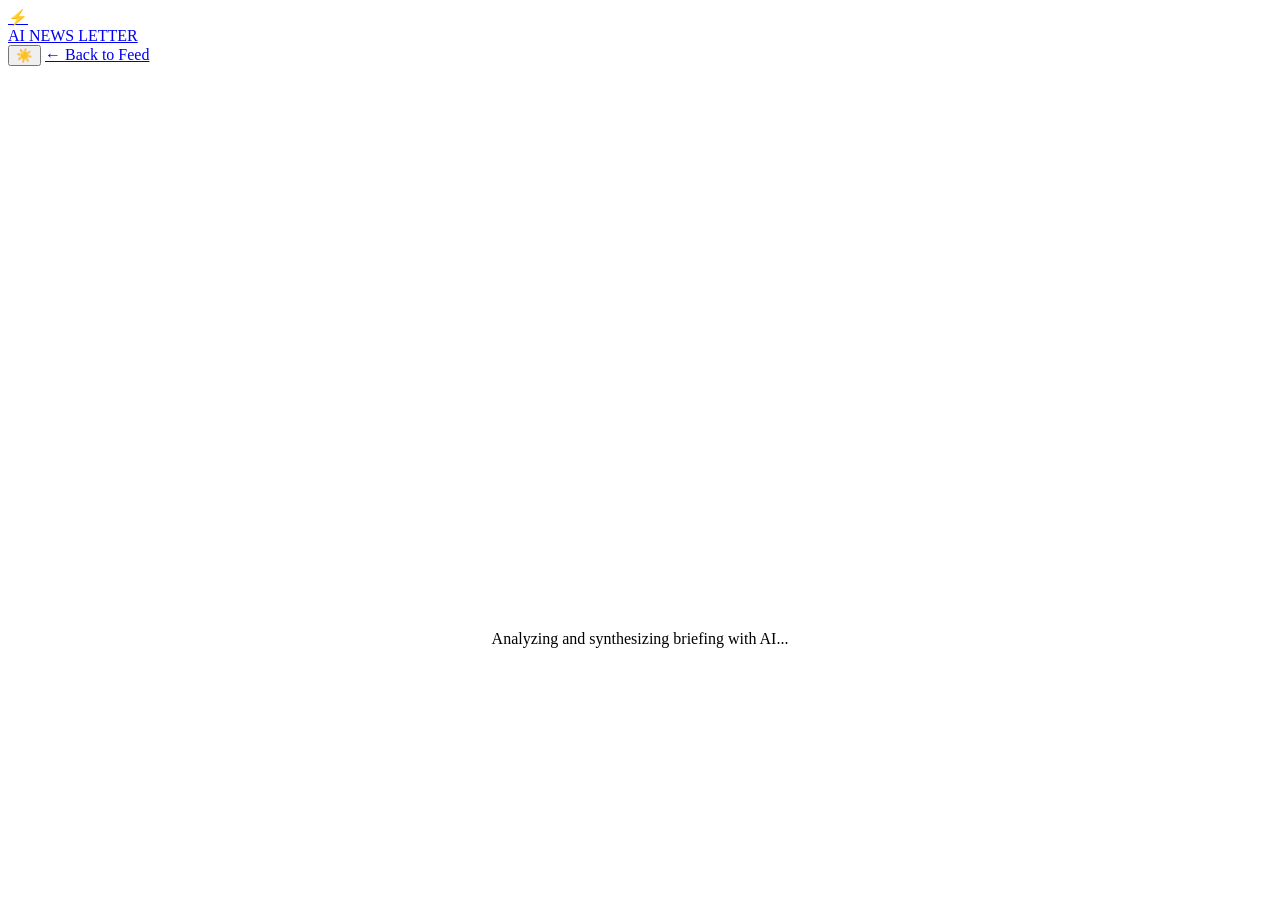
==== frontend/article.html @ 35655ab9 "feat: complete production release of AI NEWS LETTER with cyber-editorial design" ====
<!DOCTYPE html>
<html lang="en" data-theme="dark">
<head>
  <meta charset="UTF-8">
  <meta name="viewport" content="width=device-width, initial-scale=1.0">
  <title>Article Intelligence — AI NEWS LETTER</title>
  <link rel="stylesheet" href="/css/style.css">
  <link rel="icon" type="image/svg+xml" href="data:image/svg+xml,<svg xmlns='http://www.w3.org/2000/svg' viewBox='0 0 100 100'><text y='.9em' font-size='90'>⚡</text></svg>">
  <style>
    .article-page-container {
      max-width: 860px;
      margin: 40px auto 80px;
      padding: 0 20px;
    }
    .article-back-nav {
      display: flex;
      align-items: center;
      justify-content: space-between;
      margin-bottom: 28px;
    }
    .article-hero-header {
      margin-bottom: 28px;
    }
    .article-headline-main {
      font-family: var(--font-serif);
      font-size: 2.5rem;
      line-height: 1.25;
      font-weight: 700;
      letter-spacing: -0.02em;
      margin: 14px 0 16px;
      color: var(--text-primary);
    }
    .article-meta-bar {
      display: flex;
      align-items: center;
      gap: 16px;
      color: var(--text-muted);
      font-size: 0.88rem;
      flex-wrap: wrap;
    }
    .article-hero-image {
      width: 100%;
      height: 420px;
      object-fit: cover;
      border-radius: var(--radius-lg);
      margin-bottom: 36px;
      box-shadow: var(--shadow-md);
    }
    .article-hero-placeholder {
      width: 100%;
      height: 320px;
      border-radius: var(--radius-lg);
      margin-bottom: 36px;
      display: flex;
      align-items: center;
      justify-content: center;
      color: #fff;
      font-size: 1.8rem;
      font-weight: 700;
      letter-spacing: 0.05em;
      text-transform: uppercase;
      box-shadow: var(--shadow-md);
    }
    .ai-summary-card {
      background: var(--bg-surface);
      border: 1px solid var(--border-color-glow);
      border-radius: var(--radius-lg);
      padding: 36px;
      box-shadow: var(--shadow-lg), var(--shadow-glow);
      margin-bottom: 36px;
      position: relative;
    }
    .ai-badge {
      display: inline-flex;
      align-items: center;
      gap: 8px;
      padding: 6px 16px;
      border-radius: 9999px;
      background: rgba(56, 189, 248, 0.12);
      border: 1px solid rgba(56, 189, 248, 0.3);
      color: var(--accent-cyan);
      font-size: 0.8rem;
      font-weight: 700;
      letter-spacing: 0.06em;
      text-transform: uppercase;
      margin-bottom: 18px;
    }
    .read-more-wrapper {
      display: flex;
      justify-content: center;
      margin-top: 40px;
    }
    .btn-read-more {
      display: inline-flex;
      align-items: center;
      gap: 12px;
      padding: 16px 36px;
      border-radius: var(--radius-full);
      background: var(--gradient-accent);
      color: #ffffff;
      font-weight: 600;
      font-size: 1.05rem;
      box-shadow: 0 8px 24px rgba(56, 189, 248, 0.35);
      transition: var(--transition);
    }
    .btn-read-more:hover {
      transform: translateY(-2px);
      box-shadow: 0 12px 32px rgba(56, 189, 248, 0.5);
    }
    @media (max-width: 768px) {
      .article-headline-main {
        font-size: 1.85rem;
      }
      .article-hero-image {
        height: 240px;
      }
      .ai-summary-card {
        padding: 24px 18px;
      }
    }
  </style>
</head>
<body>

  <!-- Top Sticky Navigation Bar -->
  <header class="navbar">
    <div class="container nav-container">
      <a href="/home.html" class="nav-brand">
        <div class="brand-icon">⚡</div>
        <div class="brand-text">AI NEWS <span>LETTER</span></div>
      </a>
      <div class="nav-actions">
        <button id="theme-toggle-btn" class="btn-icon" title="Toggle theme mode" aria-label="Toggle theme">☀️</button>
        <a href="/home.html" class="btn-pill">
          <span>&larr;</span> <span>Back to Feed</span>
        </a>
      </div>
    </div>
  </header>

  <!-- Article View Container -->
  <div class="article-page-container">
    
    <!-- Loading State -->
    <div id="article-loading" style="text-align: center; padding: 100px 20px;">
      <div class="skeleton-card" style="height: 400px; margin-bottom: 24px;"></div>
      <p style="color: var(--text-muted); font-size: 1rem;">Analyzing and synthesizing briefing with AI...</p>
    </div>

    <!-- Loaded Article Content -->
    <article id="article-content" style="display: none;">
      <div class="article-back-nav">
        <span class="card-tag" id="article-category-badge" style="position: static;">Category</span>
        <button id="article-save-btn" class="btn-pill" style="color: var(--accent-amber);">
          <span>☆</span> <span>Save Article</span>
        </button>
      </div>

      <header class="article-hero-header">
        <h1 class="article-headline-main" id="article-title">Loading Headline...</h1>
        <div class="article-meta-bar">
          <span>Published by <strong id="article-source" style="color: var(--accent-cyan);">Source</strong></span>
          <span>&bull;</span>
          <span id="article-date">Date</span>
          <span>&bull;</span>
          <span>Verified Intelligence</span>
        </div>
      </header>

      <!-- Featured Visual -->
      <div id="article-media-container"></div>

      <!-- AI-Generated Summary (Gemini API with DB Cache) -->
      <section class="ai-summary-card">
        <div style="display: flex; justify-content: space-between; align-items: flex-start;">
          <div class="ai-badge">
            <span>✨</span> <span>Gemini Executive AI Summary</span>
          </div>
          <button id="copy-article-summary-btn" class="copy-btn">
            <span>📋</span> <span>Copy Summary</span>
          </button>
        </div>

        <h3 id="ai-headline" class="result-headline" style="margin-bottom: 16px; font-size: 1.45rem;">
          Synthesizing Insights...
        </h3>

        <div style="margin: 20px 0;">
          <h4 style="font-size: 0.85rem; text-transform: uppercase; letter-spacing: 0.05em; color: var(--text-muted); margin-bottom: 10px;">
            Key Takeaways:
          </h4>
          <ul id="ai-bullets" class="summary-bullets">
            <!-- 5 to 7 Key Takeaways injected dynamically -->
          </ul>
        </div>

        <div>
          <h4 style="font-size: 0.85rem; text-transform: uppercase; letter-spacing: 0.05em; color: var(--text-muted); margin-bottom: 8px;">
            Strategic Analysis:
          </h4>
          <p id="ai-paragraph" class="summary-paragraph">
            <!-- Strategic synthesis paragraph -->
          </p>
        </div>
      </section>

      <!-- Read Original Article Button -->
      <div class="read-more-wrapper">
        <a id="read-more-link" class="btn-read-more" href="#" target="_blank" rel="noopener noreferrer">
          <span>Read Full Article at Source</span>
          <svg width="20" height="20" viewBox="0 0 24 24" fill="none" stroke="currentColor" stroke-width="2.5" stroke-linecap="round" stroke-linejoin="round">
            <path d="M18 13v6a2 2 0 0 1-2 2H5a2 2 0 0 1-2-2V8a2 2 0 0 1 2-2h6"></path>
            <polyline points="15 3 21 3 21 9"></polyline>
            <line x1="10" y1="14" x2="21" y2="3"></line>
          </svg>
        </a>
      </div>
    </article>
  </div>

  <!-- Scripts -->
  <script src="/js/api.js"></script>
  <script src="/js/auth.js"></script>
  <script src="/js/article.js"></script>
</body>
</html>
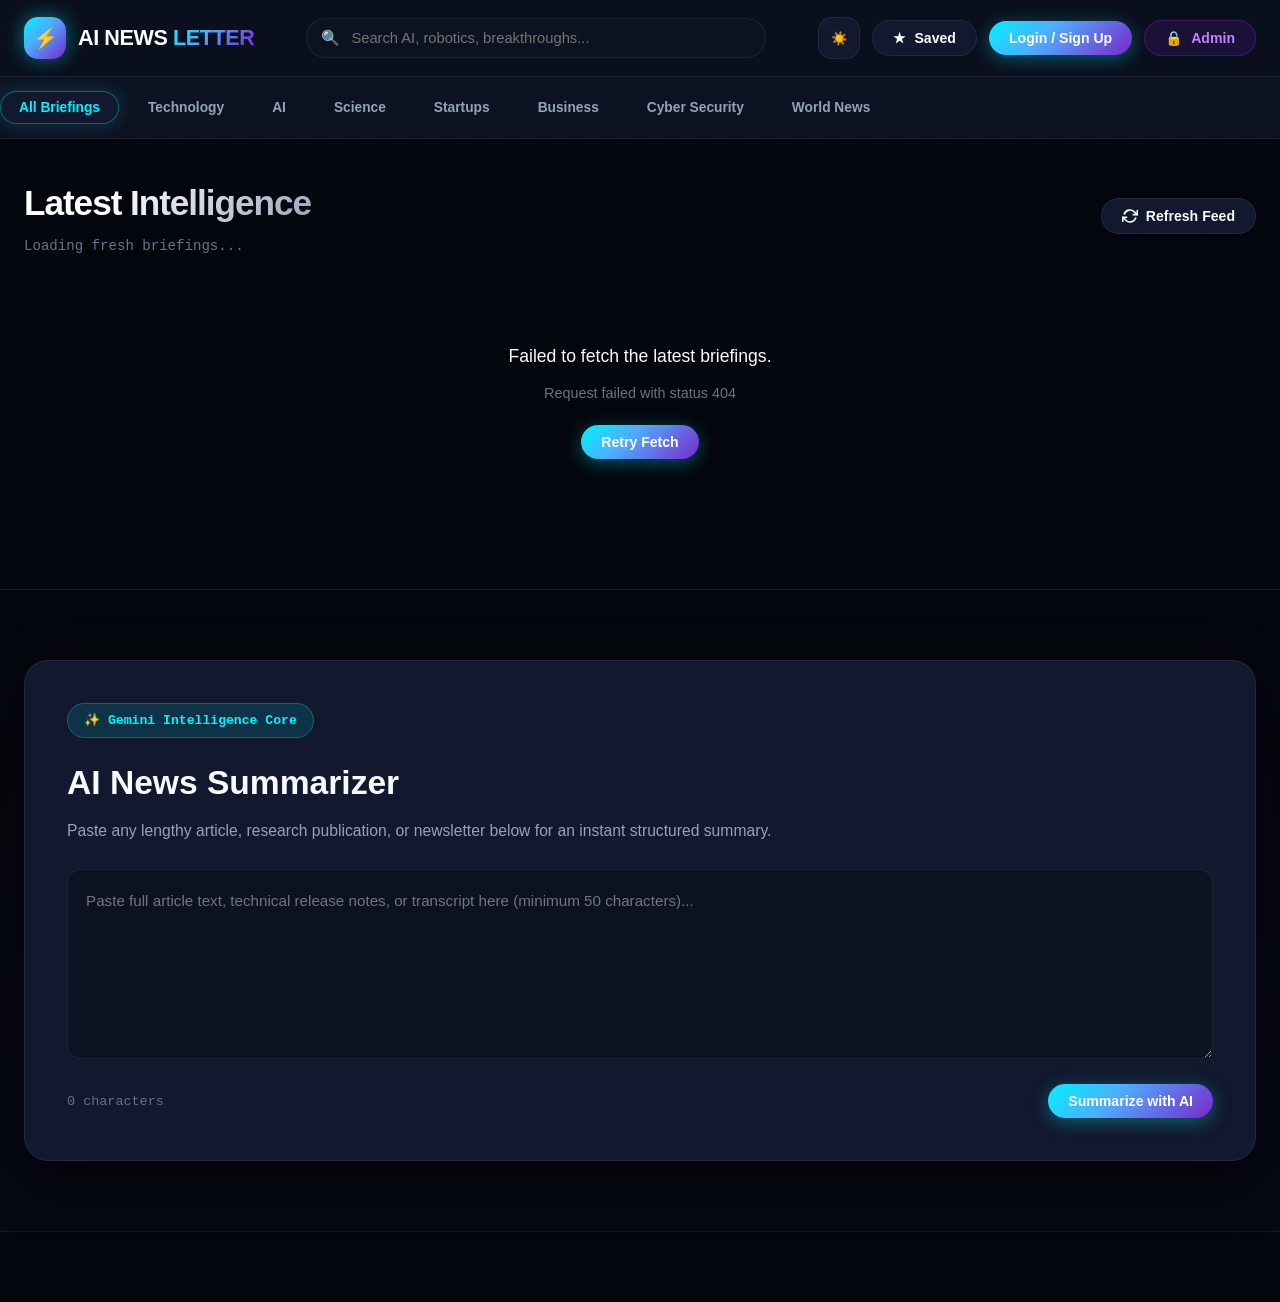
==== commit 83dd84cc: "feat: enable direct file opening and 1-click START_AI_NEWS launcher" ====
--- a/frontend/article.html
+++ b/frontend/article.html
@@ -4,7 +4,7 @@
   <meta charset="UTF-8">
   <meta name="viewport" content="width=device-width, initial-scale=1.0">
   <title>Article Intelligence — AI NEWS LETTER</title>
-  <link rel="stylesheet" href="/css/style.css">
+  <link rel="stylesheet" href="css/style.css">
   <link rel="icon" type="image/svg+xml" href="data:image/svg+xml,<svg xmlns='http://www.w3.org/2000/svg' viewBox='0 0 100 100'><text y='.9em' font-size='90'>⚡</text></svg>">
   <style>
     .article-page-container {
@@ -125,13 +125,13 @@
   <!-- Top Sticky Navigation Bar -->
   <header class="navbar">
     <div class="container nav-container">
-      <a href="/home.html" class="nav-brand">
+      <a href="home.html" class="nav-brand">
         <div class="brand-icon">⚡</div>
         <div class="brand-text">AI NEWS <span>LETTER</span></div>
       </a>
       <div class="nav-actions">
         <button id="theme-toggle-btn" class="btn-icon" title="Toggle theme mode" aria-label="Toggle theme">☀️</button>
-        <a href="/home.html" class="btn-pill">
+        <a href="home.html" class="btn-pill">
           <span>&larr;</span> <span>Back to Feed</span>
         </a>
       </div>
@@ -219,8 +219,8 @@
   </div>
 
   <!-- Scripts -->
-  <script src="/js/api.js"></script>
-  <script src="/js/auth.js"></script>
-  <script src="/js/article.js"></script>
+  <script src="js/api.js"></script>
+  <script src="js/auth.js"></script>
+  <script src="js/article.js"></script>
 </body>
 </html>
--- a/frontend/css/style.css
+++ b/frontend/css/style.css
@@ -0,0 +1,1145 @@
+/* ==========================================================================
+   AI NEWS LETTER — Cyber-Editorial Design System (Ultra-Premium Tech Magazine)
+   Fonts: Space Grotesk (Headings), Plus Jakarta Sans (Body), JetBrains Mono (Tech Meta)
+   Aesthetic: Deep Obsidian Void, Holographic Cyan & Electric Violet Accents
+   ========================================================================== */
+
+@import url('https://fonts.googleapis.com/css2?family=JetBrains+Mono:wght@400;500;600&family=Plus+Jakarta+Sans:wght@300;400;500;600;700&family=Space+Grotesk:wght@500;600;700;800&display=swap');
+
+:root {
+  /* Core Void Palette */
+  --bg-void: #04060d;
+  --bg-primary: #070a14;
+  --bg-secondary: #0d1222;
+  --bg-surface: #12182d;
+  --bg-surface-hover: #1a233f;
+  --bg-glass: rgba(13, 18, 34, 0.82);
+  --bg-glass-card: rgba(18, 24, 45, 0.65);
+
+  /* Borders & Grids */
+  --border-subtle: rgba(255, 255, 255, 0.07);
+  --border-glow: rgba(0, 242, 254, 0.35);
+  --border-violet: rgba(121, 40, 202, 0.4);
+
+  /* Luminous Holographic Accents */
+  --neon-cyan: #00f2fe;
+  --neon-blue: #4facfe;
+  --neon-violet: #7928ca;
+  --neon-purple: #a855f7;
+  --neon-emerald: #10b981;
+  --neon-rose: #f43f5e;
+  --neon-amber: #f59e0b;
+
+  --gradient-hologram: linear-gradient(135deg, #00f2fe 0%, #4facfe 40%, #7928ca 100%);
+  --gradient-card: linear-gradient(180deg, rgba(18, 24, 45, 0.75) 0%, rgba(9, 13, 26, 0.92) 100%);
+  --gradient-card-hover: linear-gradient(180deg, rgba(26, 35, 63, 0.85) 0%, rgba(13, 18, 34, 0.95) 100%);
+  --gradient-glow-border: linear-gradient(90deg, #00f2fe, #7928ca, #00f2fe);
+
+  /* Typography */
+  --font-heading: 'Space Grotesk', -apple-system, sans-serif;
+  --font-body: 'Plus Jakarta Sans', -apple-system, sans-serif;
+  --font-mono: 'JetBrains Mono', monospace;
+
+  /* Typography Colors */
+  --text-primary: #f8fafc;
+  --text-secondary: #94a3b8;
+  --text-muted: #64748b;
+
+  /* Shadows */
+  --shadow-sm: 0 4px 14px rgba(0, 0, 0, 0.4);
+  --shadow-md: 0 10px 30px rgba(0, 0, 0, 0.55);
+  --shadow-lg: 0 20px 50px rgba(0, 0, 0, 0.7);
+  --shadow-cyan-glow: 0 0 25px rgba(0, 242, 254, 0.25);
+  --shadow-violet-glow: 0 0 35px rgba(121, 40, 202, 0.3);
+
+  --radius-sm: 8px;
+  --radius-md: 14px;
+  --radius-lg: 24px;
+  --radius-full: 9999px;
+  --transition: all 0.28s cubic-bezier(0.16, 1, 0.3, 1);
+}
+
+/* Light Mode Overrides */
+[data-theme="light"] {
+  --bg-void: #f1f5f9;
+  --bg-primary: #f8fafc;
+  --bg-secondary: #ffffff;
+  --bg-surface: #ffffff;
+  --bg-surface-hover: #f1f5f9;
+  --bg-glass: rgba(255, 255, 255, 0.9);
+  --bg-glass-card: rgba(255, 255, 255, 0.9);
+
+  --border-subtle: rgba(0, 0, 0, 0.08);
+  --border-glow: rgba(0, 242, 254, 0.6);
+
+  --text-primary: #090d16;
+  --text-secondary: #334155;
+  --text-muted: #64748b;
+
+  --gradient-card: linear-gradient(180deg, #ffffff 0%, #f8fafc 100%);
+  --gradient-card-hover: linear-gradient(180deg, #ffffff 0%, #f1f5f9 100%);
+  --shadow-sm: 0 2px 8px rgba(0, 0, 0, 0.05);
+  --shadow-md: 0 10px 24px rgba(0, 0, 0, 0.08);
+  --shadow-lg: 0 20px 40px rgba(0, 0, 0, 0.12);
+}
+
+/* Base Styles */
+*, *::before, *::after {
+  box-sizing: border-box;
+  margin: 0;
+  padding: 0;
+}
+
+body {
+  font-family: var(--font-body);
+  background-color: var(--bg-void);
+  background-image: 
+    radial-gradient(rgba(0, 242, 254, 0.04) 1px, transparent 1px),
+    radial-gradient(rgba(121, 40, 202, 0.04) 1px, transparent 1px);
+  background-size: 32px 32px, 64px 64px;
+  background-position: 0 0, 16px 16px;
+  color: var(--text-primary);
+  line-height: 1.6;
+  -webkit-font-smoothing: antialiased;
+  min-height: 100vh;
+  overflow-x: hidden;
+  transition: background-color 0.3s ease, color 0.3s ease;
+}
+
+a {
+  color: inherit;
+  text-decoration: none;
+}
+
+button {
+  cursor: pointer;
+  font-family: inherit;
+  border: none;
+  background: none;
+}
+
+img {
+  max-width: 100%;
+  display: block;
+}
+
+.container {
+  width: 100%;
+  max-width: 1380px;
+  margin: 0 auto;
+  padding: 0 24px;
+}
+
+/* ==========================================================================
+   Header Navbar
+   ========================================================================== */
+.navbar {
+  position: sticky;
+  top: 0;
+  z-index: 100;
+  background: var(--bg-glass);
+  backdrop-filter: blur(20px);
+  -webkit-backdrop-filter: blur(20px);
+  border-bottom: 1px solid var(--border-subtle);
+  transition: var(--transition);
+}
+
+.nav-container {
+  display: flex;
+  align-items: center;
+  justify-content: space-between;
+  height: 76px;
+  gap: 20px;
+}
+
+.nav-brand {
+  display: flex;
+  align-items: center;
+  gap: 12px;
+  font-family: var(--font-heading);
+  font-weight: 800;
+  font-size: 1.35rem;
+  letter-spacing: -0.02em;
+  color: #ffffff;
+  white-space: nowrap;
+}
+
+.brand-icon {
+  width: 42px;
+  height: 42px;
+  border-radius: var(--radius-md);
+  background: var(--gradient-hologram);
+  display: flex;
+  align-items: center;
+  justify-content: center;
+  font-size: 20px;
+  color: #fff;
+  box-shadow: 0 0 20px rgba(0, 242, 254, 0.45);
+  animation: pulseIcon 3s infinite ease-in-out;
+}
+
+@keyframes pulseIcon {
+  0%, 100% { box-shadow: 0 0 15px rgba(0, 242, 254, 0.4); }
+  50% { box-shadow: 0 0 25px rgba(121, 40, 202, 0.6); }
+}
+
+.brand-text span {
+  background: var(--gradient-hologram);
+  -webkit-background-clip: text;
+  -webkit-text-fill-color: transparent;
+}
+
+/* Search Bar */
+.search-wrapper {
+  flex: 1;
+  max-width: 460px;
+  position: relative;
+}
+
+.search-input {
+  width: 100%;
+  padding: 11px 44px 11px 44px;
+  background: var(--bg-secondary);
+  border: 1px solid var(--border-subtle);
+  border-radius: var(--radius-full);
+  color: var(--text-primary);
+  font-size: 0.92rem;
+  font-family: var(--font-body);
+  transition: var(--transition);
+}
+
+.search-input:focus {
+  outline: none;
+  border-color: var(--neon-cyan);
+  box-shadow: var(--shadow-cyan-glow);
+  background: var(--bg-surface);
+}
+
+.search-icon-left {
+  position: absolute;
+  left: 15px;
+  top: 50%;
+  transform: translateY(-50%);
+  color: var(--text-muted);
+  pointer-events: none;
+  font-size: 15px;
+}
+
+.search-clear-btn {
+  position: absolute;
+  right: 14px;
+  top: 50%;
+  transform: translateY(-50%);
+  color: var(--text-muted);
+  font-size: 15px;
+  display: none;
+}
+
+/* Nav Actions */
+.nav-actions {
+  display: flex;
+  align-items: center;
+  gap: 12px;
+}
+
+.btn-icon {
+  width: 42px;
+  height: 42px;
+  border-radius: var(--radius-md);
+  display: flex;
+  align-items: center;
+  justify-content: center;
+  background: var(--bg-surface);
+  border: 1px solid var(--border-subtle);
+  color: var(--text-secondary);
+  transition: var(--transition);
+}
+
+.btn-icon:hover {
+  background: var(--bg-surface-hover);
+  color: var(--neon-cyan);
+  border-color: var(--border-glow);
+}
+
+.btn-pill {
+  padding: 9px 20px;
+  border-radius: var(--radius-full);
+  font-size: 0.88rem;
+  font-weight: 600;
+  display: inline-flex;
+  align-items: center;
+  gap: 8px;
+  background: var(--bg-surface);
+  border: 1px solid var(--border-subtle);
+  color: var(--text-primary);
+  transition: var(--transition);
+}
+
+.btn-pill:hover {
+  background: var(--bg-surface-hover);
+  border-color: var(--border-glow);
+  transform: translateY(-1px);
+}
+
+.btn-primary {
+  background: var(--gradient-hologram);
+  color: #ffffff;
+  border: none;
+  box-shadow: 0 4px 18px rgba(0, 242, 254, 0.35);
+}
+
+.btn-primary:hover {
+  transform: translateY(-2px);
+  box-shadow: 0 6px 25px rgba(0, 242, 254, 0.55);
+}
+
+.btn-admin {
+  background: rgba(121, 40, 202, 0.15);
+  border: 1px solid rgba(121, 40, 202, 0.35);
+  color: #c084fc;
+}
+
+.btn-admin:hover {
+  background: rgba(121, 40, 202, 0.3);
+  border-color: #c084fc;
+  box-shadow: 0 0 16px rgba(121, 40, 202, 0.4);
+}
+
+/* ==========================================================================
+   Category Bar
+   ========================================================================== */
+.category-bar-wrapper {
+  background: var(--bg-secondary);
+  border-bottom: 1px solid var(--border-subtle);
+  position: relative;
+  z-index: 90;
+}
+
+.category-bar {
+  display: flex;
+  align-items: center;
+  gap: 10px;
+  padding: 14px 0;
+  overflow-x: auto;
+  scrollbar-width: none;
+}
+
+.category-bar::-webkit-scrollbar {
+  display: none;
+}
+
+.cat-btn {
+  padding: 8px 18px;
+  border-radius: var(--radius-full);
+  font-size: 0.86rem;
+  font-weight: 600;
+  white-space: nowrap;
+  background: transparent;
+  color: var(--text-secondary);
+  border: 1px solid transparent;
+  transition: var(--transition);
+  font-family: var(--font-body);
+}
+
+.cat-btn:hover {
+  color: var(--text-primary);
+  background: var(--bg-surface);
+}
+
+.cat-btn.active {
+  background: var(--bg-surface);
+  color: var(--neon-cyan);
+  border-color: var(--border-glow);
+  box-shadow: 0 0 18px rgba(0, 242, 254, 0.2);
+}
+
+/* ==========================================================================
+   Feed Header
+   ========================================================================== */
+.feed-header {
+  display: flex;
+  align-items: center;
+  justify-content: space-between;
+  padding: 36px 0 24px;
+}
+
+.feed-title {
+  font-family: var(--font-heading);
+  font-size: 2.2rem;
+  font-weight: 800;
+  letter-spacing: -0.03em;
+  background: linear-gradient(135deg, #ffffff 30%, #94a3b8 100%);
+  -webkit-background-clip: text;
+  -webkit-text-fill-color: transparent;
+}
+
+.feed-meta {
+  color: var(--text-muted);
+  font-size: 0.88rem;
+  font-family: var(--font-mono);
+  margin-top: 4px;
+}
+
+.feed-actions {
+  display: flex;
+  align-items: center;
+  gap: 12px;
+}
+
+.btn-refresh {
+  display: inline-flex;
+  align-items: center;
+  gap: 8px;
+  padding: 9px 20px;
+  border-radius: var(--radius-full);
+  background: var(--bg-surface);
+  border: 1px solid var(--border-subtle);
+  color: var(--text-primary);
+  font-size: 0.88rem;
+  font-weight: 600;
+  transition: var(--transition);
+}
+
+.btn-refresh:hover {
+  background: var(--bg-surface-hover);
+  border-color: var(--neon-cyan);
+  box-shadow: var(--shadow-cyan-glow);
+}
+
+.btn-refresh.spinning svg {
+  animation: spin 0.8s linear infinite;
+}
+
+@keyframes spin {
+  from { transform: rotate(0deg); }
+  to { transform: rotate(360deg); }
+}
+
+/* ==========================================================================
+   News Grid — Exactly 21 Cards, 3 Cols Desktop, 2 Tablet, 1 Mobile
+   ========================================================================== */
+.news-grid {
+  display: grid;
+  grid-template-columns: repeat(3, 1fr);
+  gap: 30px;
+  padding-bottom: 70px;
+}
+
+.news-card {
+  background: var(--gradient-card);
+  border: 1px solid var(--border-subtle);
+  border-radius: var(--radius-md);
+  overflow: hidden;
+  display: flex;
+  flex-direction: column;
+  transition: var(--transition);
+  position: relative;
+  box-shadow: var(--shadow-sm);
+  cursor: pointer;
+  animation: cardFadeIn 0.5s ease backwards;
+}
+
+.news-card:hover {
+  transform: translateY(-8px);
+  border-color: var(--border-glow);
+  background: var(--gradient-card-hover);
+  box-shadow: var(--shadow-md), var(--shadow-cyan-glow);
+}
+
+@keyframes cardFadeIn {
+  from {
+    opacity: 0;
+    transform: translateY(20px);
+  }
+  to {
+    opacity: 1;
+    transform: translateY(0);
+  }
+}
+
+.card-media-wrapper {
+  position: relative;
+  width: 100%;
+  height: 210px;
+  overflow: hidden;
+  background: var(--bg-surface);
+}
+
+.card-image {
+  width: 100%;
+  height: 100%;
+  object-fit: cover;
+  transition: transform 0.5s cubic-bezier(0.16, 1, 0.3, 1);
+}
+
+.news-card:hover .card-image {
+  transform: scale(1.08);
+}
+
+.card-placeholder {
+  width: 100%;
+  height: 100%;
+  display: flex;
+  align-items: center;
+  justify-content: center;
+  font-family: var(--font-heading);
+  font-weight: 700;
+  font-size: 1.15rem;
+  color: #ffffff;
+  text-transform: uppercase;
+  letter-spacing: 0.08em;
+  padding: 16px;
+  text-align: center;
+}
+
+.card-tag {
+  position: absolute;
+  top: 14px;
+  left: 14px;
+  padding: 5px 12px;
+  border-radius: var(--radius-sm);
+  font-size: 0.72rem;
+  font-weight: 700;
+  text-transform: uppercase;
+  letter-spacing: 0.08em;
+  font-family: var(--font-mono);
+  background: rgba(7, 10, 20, 0.88);
+  backdrop-filter: blur(10px);
+  color: var(--neon-cyan);
+  border: 1px solid rgba(0, 242, 254, 0.25);
+  box-shadow: 0 4px 12px rgba(0, 0, 0, 0.4);
+}
+
+.card-save-btn {
+  position: absolute;
+  top: 12px;
+  right: 12px;
+  width: 38px;
+  height: 38px;
+  border-radius: 50%;
+  background: rgba(7, 10, 20, 0.88);
+  backdrop-filter: blur(10px);
+  border: 1px solid rgba(255, 255, 255, 0.12);
+  display: flex;
+  align-items: center;
+  justify-content: center;
+  color: var(--text-secondary);
+  transition: var(--transition);
+  z-index: 5;
+  font-size: 18px;
+}
+
+.card-save-btn:hover {
+  background: var(--bg-surface);
+  color: var(--neon-cyan);
+  transform: scale(1.15);
+}
+
+.card-save-btn.saved {
+  color: var(--neon-amber);
+  background: rgba(245, 158, 11, 0.18);
+  border-color: var(--neon-amber);
+}
+
+.card-body {
+  padding: 22px;
+  display: flex;
+  flex-direction: column;
+  flex: 1;
+}
+
+.card-source-bar {
+  display: flex;
+  align-items: center;
+  justify-content: space-between;
+  font-size: 0.78rem;
+  color: var(--text-muted);
+  margin-bottom: 12px;
+  font-family: var(--font-mono);
+}
+
+.card-source-name {
+  font-weight: 600;
+  color: var(--neon-cyan);
+}
+
+.card-title {
+  font-family: var(--font-heading);
+  font-size: 1.18rem;
+  font-weight: 700;
+  line-height: 1.4;
+  margin-bottom: 12px;
+  color: var(--text-primary);
+  display: -webkit-box;
+  -webkit-line-clamp: 3;
+  -webkit-box-orient: vertical;
+  overflow: hidden;
+}
+
+.card-desc {
+  font-size: 0.9rem;
+  color: var(--text-secondary);
+  line-height: 1.6;
+  display: -webkit-box;
+  -webkit-line-clamp: 3;
+  -webkit-box-orient: vertical;
+  overflow: hidden;
+  margin-bottom: 20px;
+  flex: 1;
+}
+
+.card-footer {
+  display: flex;
+  align-items: center;
+  justify-content: space-between;
+  padding-top: 14px;
+  border-top: 1px solid var(--border-subtle);
+  font-size: 0.85rem;
+  color: var(--neon-cyan);
+  font-weight: 600;
+  font-family: var(--font-mono);
+}
+
+/* Skeleton Loaders */
+.skeleton-card {
+  background: var(--bg-surface);
+  border: 1px solid var(--border-subtle);
+  border-radius: var(--radius-md);
+  height: 400px;
+  overflow: hidden;
+  position: relative;
+}
+
+.skeleton-card::after {
+  content: "";
+  position: absolute;
+  inset: 0;
+  background: linear-gradient(90deg, transparent, rgba(0, 242, 254, 0.08), transparent);
+  animation: shimmer 1.5s infinite;
+}
+
+@keyframes shimmer {
+  0% { transform: translateX(-100%); }
+  100% { transform: translateX(100%); }
+}
+
+/* ==========================================================================
+   AI Summarizer Section
+   ========================================================================== */
+.summarizer-section {
+  padding: 70px 0;
+  background: linear-gradient(180deg, var(--bg-void) 0%, var(--bg-primary) 100%);
+  border-top: 1px solid var(--border-subtle);
+  border-bottom: 1px solid var(--border-subtle);
+  margin-bottom: 70px;
+}
+
+.summarizer-card {
+  background: var(--bg-surface);
+  border: 1px solid var(--border-subtle);
+  border-radius: var(--radius-lg);
+  padding: 42px;
+  box-shadow: var(--shadow-lg);
+  position: relative;
+  overflow: hidden;
+}
+
+.summarizer-badge {
+  display: inline-flex;
+  align-items: center;
+  gap: 8px;
+  padding: 6px 16px;
+  border-radius: var(--radius-full);
+  background: rgba(0, 242, 254, 0.12);
+  color: var(--neon-cyan);
+  font-size: 0.82rem;
+  font-family: var(--font-mono);
+  font-weight: 600;
+  margin-bottom: 18px;
+  border: 1px solid rgba(0, 242, 254, 0.25);
+}
+
+.summarizer-header h2 {
+  font-family: var(--font-heading);
+  font-size: 2.1rem;
+  font-weight: 800;
+  margin-bottom: 8px;
+}
+
+.summarizer-header p {
+  color: var(--text-secondary);
+  font-size: 0.98rem;
+  margin-bottom: 26px;
+}
+
+.summarizer-textarea {
+  width: 100%;
+  min-height: 190px;
+  padding: 18px;
+  background: var(--bg-secondary);
+  border: 1px solid var(--border-subtle);
+  border-radius: var(--radius-md);
+  color: var(--text-primary);
+  font-family: var(--font-body);
+  font-size: 0.95rem;
+  line-height: 1.65;
+  resize: vertical;
+  transition: var(--transition);
+}
+
+.summarizer-textarea:focus {
+  outline: none;
+  border-color: var(--neon-cyan);
+  box-shadow: var(--shadow-cyan-glow);
+}
+
+.summarizer-actions {
+  display: flex;
+  align-items: center;
+  justify-content: space-between;
+  margin-top: 18px;
+  flex-wrap: wrap;
+  gap: 12px;
+}
+
+.char-counter {
+  font-size: 0.84rem;
+  color: var(--text-muted);
+  font-family: var(--font-mono);
+}
+
+.summarizer-result-box {
+  margin-top: 32px;
+  padding: 32px;
+  background: var(--bg-secondary);
+  border: 1px solid var(--border-glow);
+  border-radius: var(--radius-md);
+  display: none;
+  animation: fadeIn 0.4s ease;
+}
+
+.result-headline {
+  font-family: var(--font-heading);
+  font-size: 1.45rem;
+  font-weight: 700;
+  color: var(--neon-cyan);
+}
+
+.copy-btn {
+  display: inline-flex;
+  align-items: center;
+  gap: 8px;
+  padding: 7px 16px;
+  border-radius: var(--radius-sm);
+  background: var(--bg-surface);
+  border: 1px solid var(--border-subtle);
+  color: var(--text-secondary);
+  font-size: 0.84rem;
+  font-family: var(--font-mono);
+  transition: var(--transition);
+}
+
+.copy-btn:hover {
+  background: var(--bg-surface-hover);
+  color: var(--neon-cyan);
+  border-color: var(--neon-cyan);
+}
+
+.summary-bullets {
+  margin: 18px 0;
+  padding-left: 20px;
+}
+
+.summary-bullets li {
+  margin-bottom: 12px;
+  color: var(--text-primary);
+  line-height: 1.6;
+  font-size: 0.96rem;
+}
+
+.summary-paragraph {
+  padding-top: 18px;
+  border-top: 1px solid var(--border-subtle);
+  font-size: 0.94rem;
+  color: var(--text-secondary);
+  line-height: 1.65;
+}
+
+/* ==========================================================================
+   Modals & Drawers
+   ========================================================================== */
+.modal-overlay {
+  position: fixed;
+  inset: 0;
+  background: rgba(0, 0, 0, 0.82);
+  backdrop-filter: blur(12px);
+  -webkit-backdrop-filter: blur(12px);
+  z-index: 1000;
+  display: flex;
+  align-items: center;
+  justify-content: center;
+  padding: 20px;
+  opacity: 0;
+  pointer-events: none;
+  transition: opacity 0.25s ease;
+}
+
+.modal-overlay.active {
+  opacity: 1;
+  pointer-events: auto;
+}
+
+.modal-card {
+  width: 100%;
+  max-width: 480px;
+  background: var(--bg-surface);
+  border: 1px solid var(--border-subtle);
+  border-radius: var(--radius-lg);
+  padding: 36px;
+  box-shadow: var(--shadow-lg), var(--shadow-cyan-glow);
+  transform: translateY(20px) scale(0.97);
+  transition: transform 0.25s cubic-bezier(0.16, 1, 0.3, 1);
+  position: relative;
+}
+
+.modal-overlay.active .modal-card {
+  transform: translateY(0) scale(1);
+}
+
+.modal-close {
+  position: absolute;
+  top: 20px;
+  right: 20px;
+  color: var(--text-muted);
+  font-size: 20px;
+  width: 34px;
+  height: 34px;
+  display: flex;
+  align-items: center;
+  justify-content: center;
+  border-radius: 50%;
+  transition: var(--transition);
+}
+
+.modal-close:hover {
+  background: var(--bg-surface-hover);
+  color: var(--neon-cyan);
+}
+
+/* Tab Switching */
+.tabs-header {
+  display: flex;
+  border-bottom: 1px solid var(--border-subtle);
+  margin-bottom: 24px;
+}
+
+.tab-btn {
+  flex: 1;
+  text-align: center;
+  padding: 12px 0;
+  font-size: 0.92rem;
+  font-weight: 600;
+  font-family: var(--font-heading);
+  color: var(--text-muted);
+  border-bottom: 2px solid transparent;
+  transition: var(--transition);
+}
+
+.tab-btn.active {
+  color: var(--neon-cyan);
+  border-bottom-color: var(--neon-cyan);
+}
+
+.form-group {
+  margin-bottom: 20px;
+}
+
+.form-label {
+  display: block;
+  font-size: 0.82rem;
+  font-weight: 700;
+  font-family: var(--font-mono);
+  color: var(--text-secondary);
+  margin-bottom: 8px;
+  text-transform: uppercase;
+  letter-spacing: 0.05em;
+}
+
+.form-input {
+  width: 100%;
+  padding: 13px 18px;
+  background: var(--bg-secondary);
+  border: 1px solid var(--border-subtle);
+  border-radius: var(--radius-md);
+  color: var(--text-primary);
+  font-size: 0.96rem;
+  font-family: var(--font-body);
+  transition: var(--transition);
+}
+
+.form-input:focus {
+  outline: none;
+  border-color: var(--neon-cyan);
+  box-shadow: var(--shadow-cyan-glow);
+}
+
+.phone-input-row {
+  display: flex;
+  gap: 10px;
+}
+
+.country-code-select {
+  width: 115px;
+  padding: 13px 10px;
+  background: var(--bg-secondary);
+  border: 1px solid var(--border-subtle);
+  border-radius: var(--radius-md);
+  color: var(--text-primary);
+  font-size: 0.92rem;
+}
+
+.otp-boxes {
+  display: flex;
+  gap: 10px;
+  justify-content: center;
+  margin: 22px 0;
+}
+
+.otp-input {
+  width: 50px;
+  height: 56px;
+  text-align: center;
+  font-size: 1.5rem;
+  font-weight: 800;
+  font-family: var(--font-mono);
+  background: var(--bg-secondary);
+  border: 1px solid var(--border-subtle);
+  border-radius: var(--radius-md);
+  color: var(--neon-cyan);
+}
+
+.otp-input:focus {
+  outline: none;
+  border-color: var(--neon-cyan);
+  box-shadow: var(--shadow-cyan-glow);
+}
+
+.form-alert {
+  padding: 12px 16px;
+  border-radius: var(--radius-sm);
+  font-size: 0.88rem;
+  margin-bottom: 18px;
+  display: none;
+}
+
+.form-alert.error {
+  display: block;
+  background: rgba(244, 63, 94, 0.15);
+  border: 1px solid var(--neon-rose);
+  color: #fda4af;
+}
+
+.form-alert.success {
+  display: block;
+  background: rgba(16, 185, 129, 0.15);
+  border: 1px solid var(--neon-emerald);
+  color: #6ee7b7;
+}
+
+.auth-mode-switch {
+  text-align: center;
+  margin-top: 20px;
+  font-size: 0.88rem;
+  color: var(--text-muted);
+}
+
+.auth-mode-switch a {
+  color: var(--neon-cyan);
+  font-weight: 700;
+  text-decoration: underline;
+  cursor: pointer;
+}
+
+/* ==========================================================================
+   Saved News Drawer
+   ========================================================================== */
+.drawer-overlay {
+  position: fixed;
+  inset: 0;
+  background: rgba(0, 0, 0, 0.75);
+  backdrop-filter: blur(8px);
+  z-index: 1000;
+  opacity: 0;
+  pointer-events: none;
+  transition: opacity 0.3s ease;
+}
+
+.drawer-overlay.active {
+  opacity: 1;
+  pointer-events: auto;
+}
+
+.drawer-panel {
+  position: fixed;
+  top: 0;
+  right: 0;
+  bottom: 0;
+  width: 100%;
+  max-width: 500px;
+  background: var(--bg-surface);
+  border-left: 1px solid var(--border-subtle);
+  z-index: 1001;
+  transform: translateX(100%);
+  transition: transform 0.35s cubic-bezier(0.16, 1, 0.3, 1);
+  display: flex;
+  flex-direction: column;
+}
+
+.drawer-overlay.active + .drawer-panel,
+.drawer-panel.active {
+  transform: translateX(0);
+}
+
+.drawer-header {
+  padding: 26px;
+  border-bottom: 1px solid var(--border-subtle);
+  display: flex;
+  align-items: center;
+  justify-content: space-between;
+}
+
+.drawer-title {
+  font-family: var(--font-heading);
+  font-size: 1.35rem;
+  font-weight: 700;
+}
+
+.drawer-body {
+  flex: 1;
+  overflow-y: auto;
+  padding: 22px;
+}
+
+.saved-item-card {
+  display: flex;
+  gap: 16px;
+  padding: 16px;
+  border-radius: var(--radius-md);
+  background: var(--bg-secondary);
+  border: 1px solid var(--border-subtle);
+  margin-bottom: 16px;
+  transition: var(--transition);
+  position: relative;
+}
+
+.saved-item-card:hover {
+  border-color: var(--border-glow);
+}
+
+.saved-item-thumb {
+  width: 85px;
+  height: 85px;
+  border-radius: var(--radius-sm);
+  object-fit: cover;
+  flex-shrink: 0;
+}
+
+.saved-item-info {
+  flex: 1;
+  display: flex;
+  flex-direction: column;
+}
+
+.saved-item-title {
+  font-size: 0.94rem;
+  font-weight: 600;
+  line-height: 1.4;
+  margin-bottom: 6px;
+  display: -webkit-box;
+  -webkit-line-clamp: 2;
+  -webkit-box-orient: vertical;
+  overflow: hidden;
+}
+
+.saved-item-meta {
+  font-size: 0.78rem;
+  color: var(--text-muted);
+  font-family: var(--font-mono);
+  margin-top: auto;
+}
+
+.unsave-btn {
+  color: var(--neon-rose);
+  font-size: 0.8rem;
+  font-weight: 700;
+  align-self: flex-start;
+  margin-top: 6px;
+}
+
+.unsave-btn:hover {
+  text-decoration: underline;
+}
+
+/* Toast Container */
+.toast-container {
+  position: fixed;
+  bottom: 28px;
+  right: 28px;
+  z-index: 2000;
+  display: flex;
+  flex-direction: column;
+  gap: 12px;
+}
+
+.toast {
+  padding: 14px 22px;
+  border-radius: var(--radius-md);
+  background: var(--bg-surface);
+  border: 1px solid var(--border-glow);
+  color: var(--text-primary);
+  font-size: 0.92rem;
+  box-shadow: var(--shadow-lg), var(--shadow-cyan-glow);
+  animation: slideInRight 0.3s ease;
+  display: flex;
+  align-items: center;
+  gap: 12px;
+}
+
+@keyframes slideInRight {
+  from { transform: translateX(100%); opacity: 0; }
+  to { transform: translateX(0); opacity: 1; }
+}
+
+/* ==========================================================================
+   Responsive Breakpoints
+   ========================================================================== */
+@media (max-width: 1100px) {
+  .news-grid {
+    grid-template-columns: repeat(2, 1fr);
+  }
+}
+
+@media (max-width: 768px) {
+  .nav-container {
+    height: auto;
+    padding: 14px 0;
+    flex-wrap: wrap;
+  }
+  .search-wrapper {
+    order: 3;
+    max-width: 100%;
+    width: 100%;
+  }
+  .news-grid {
+    grid-template-columns: 1fr;
+    gap: 22px;
+  }
+  .feed-header {
+    flex-direction: column;
+    align-items: flex-start;
+    gap: 16px;
+  }
+  .summarizer-card {
+    padding: 26px 18px;
+  }
+}
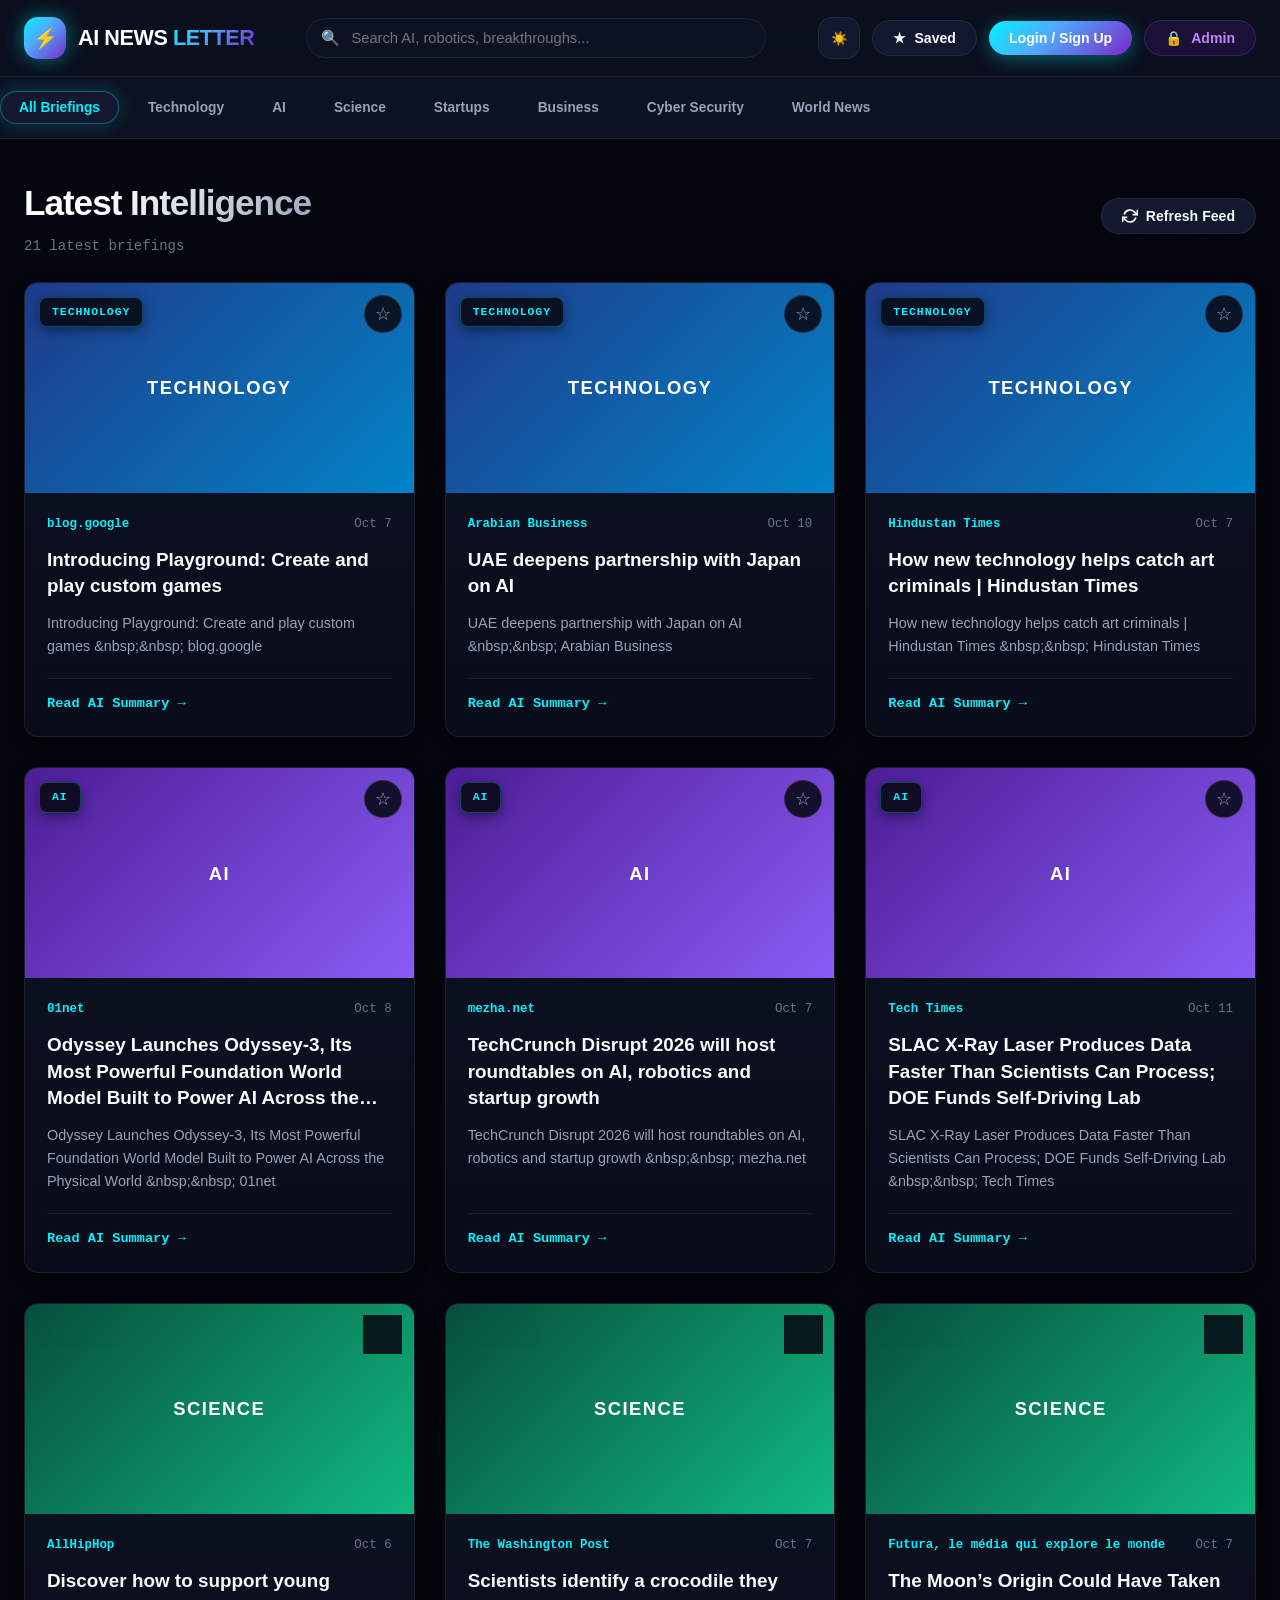
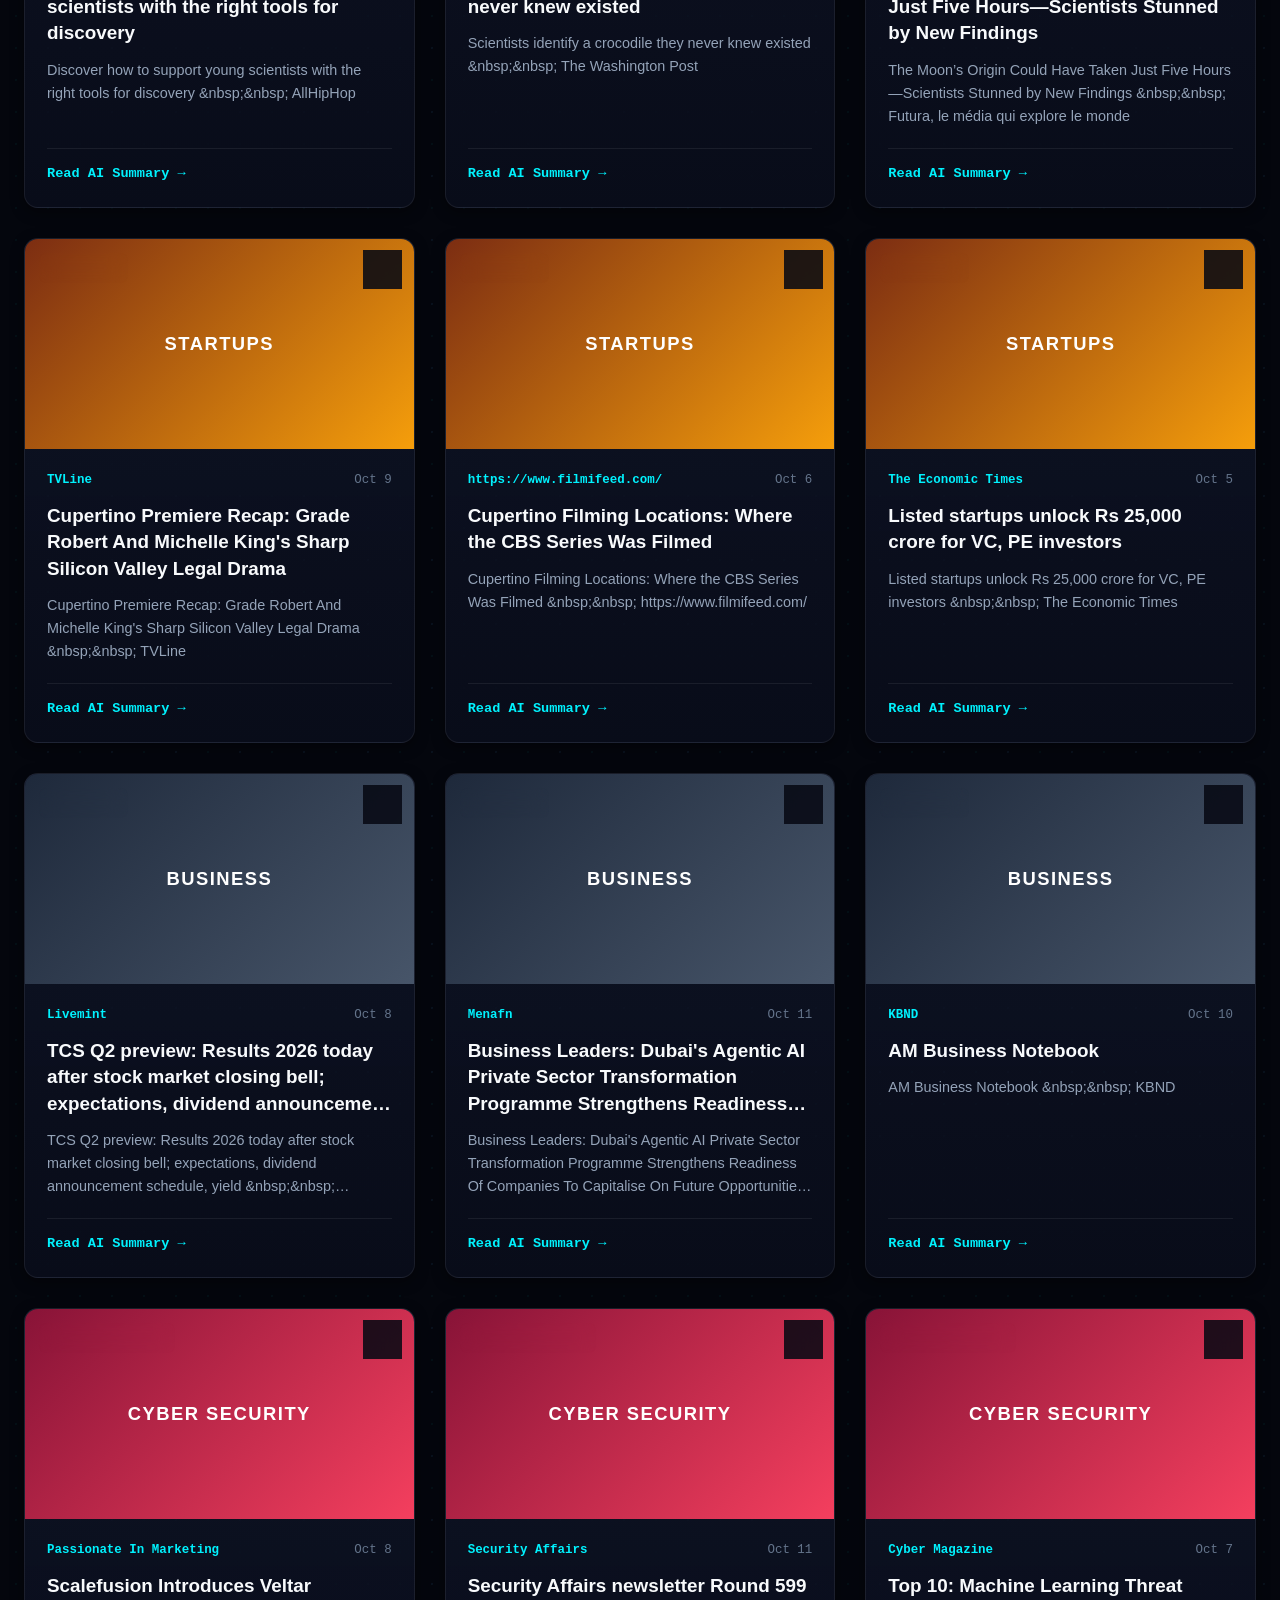
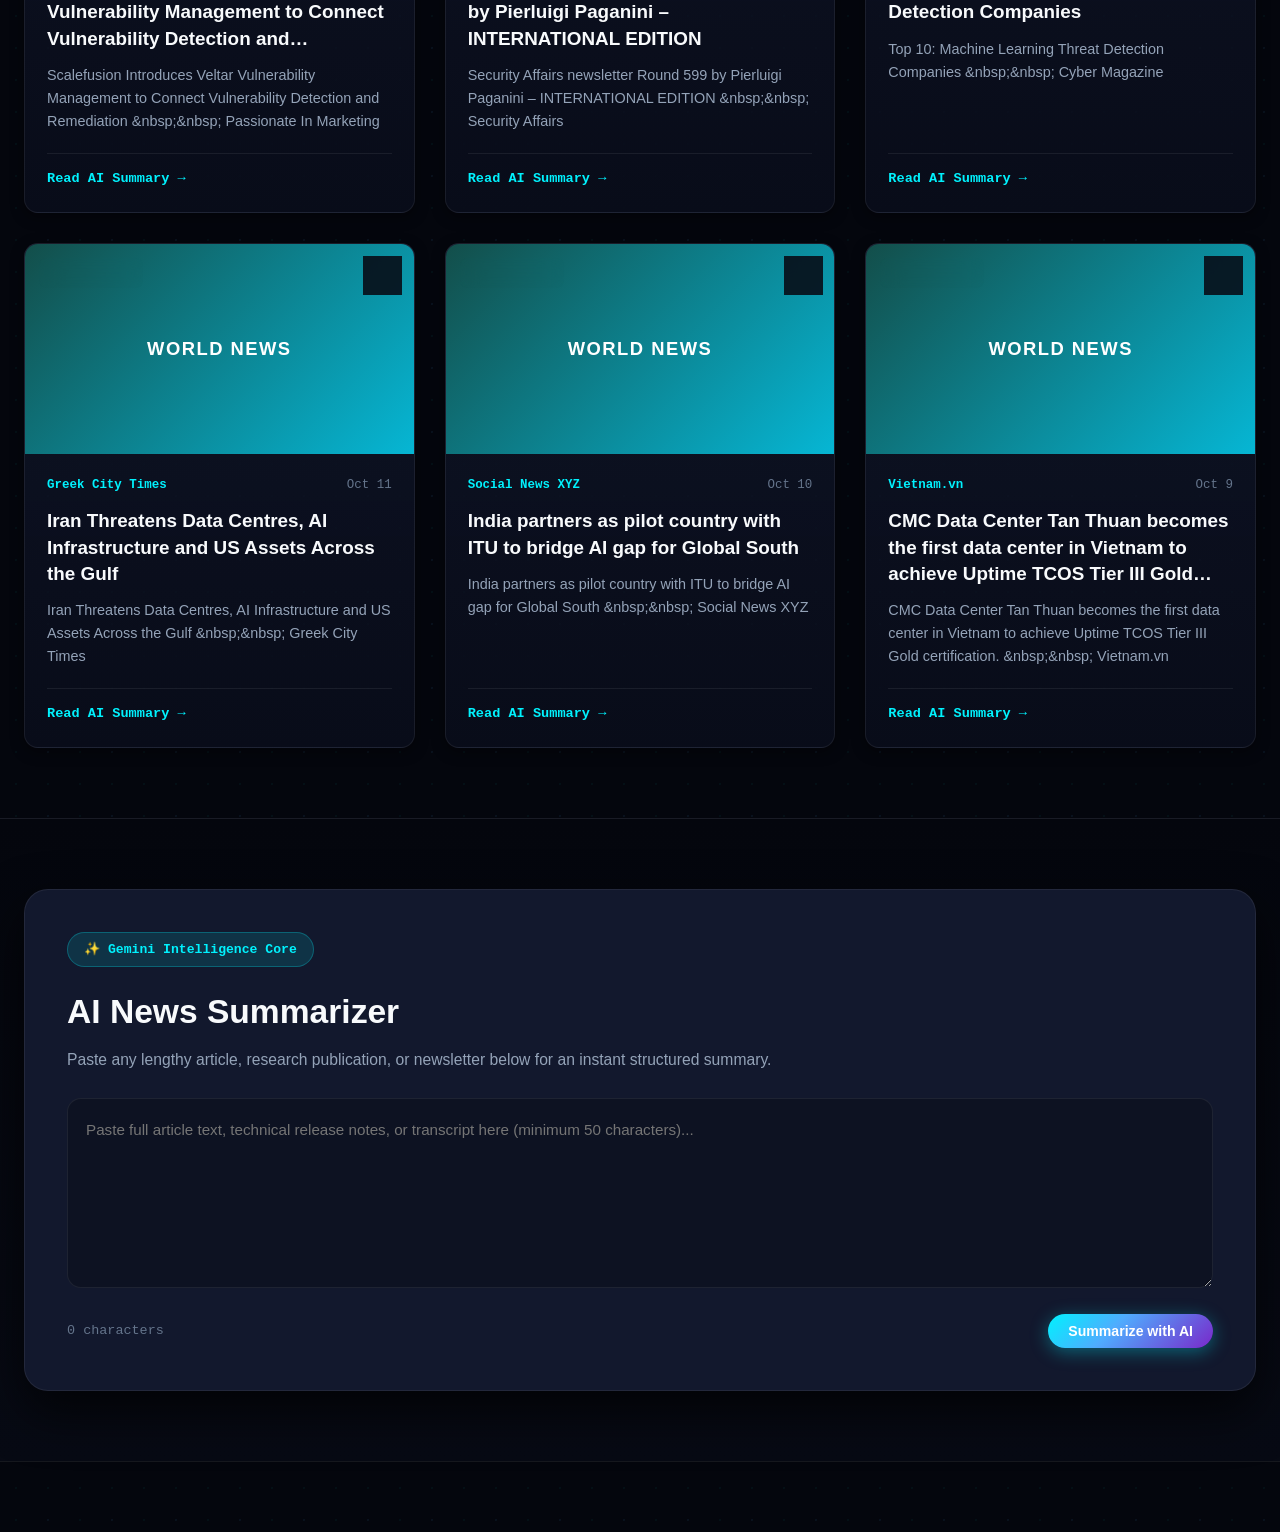
==== commit 34c1e538: "fix(github-pages): add news_data.js static engine to eliminate 404 on github.io and fix light theme " ====
--- a/frontend/article.html
+++ b/frontend/article.html
@@ -219,6 +219,7 @@
   </div>
 
   <!-- Scripts -->
+  <script src="js/news_data.js"></script>
   <script src="js/api.js"></script>
   <script src="js/auth.js"></script>
   <script src="js/article.js"></script>
--- a/frontend/css/style.css
+++ b/frontend/css/style.css
@@ -61,26 +61,40 @@
 
 /* Light Mode Overrides */
 [data-theme="light"] {
-  --bg-void: #f1f5f9;
-  --bg-primary: #f8fafc;
-  --bg-secondary: #ffffff;
+  --bg-void: #f8fafc;
+  --bg-primary: #ffffff;
+  --bg-secondary: #f1f5f9;
   --bg-surface: #ffffff;
-  --bg-surface-hover: #f1f5f9;
-  --bg-glass: rgba(255, 255, 255, 0.9);
-  --bg-glass-card: rgba(255, 255, 255, 0.9);
-
-  --border-subtle: rgba(0, 0, 0, 0.08);
+  --bg-surface-hover: #e2e8f0;
+  --bg-glass: rgba(255, 255, 255, 0.95);
+  --bg-glass-card: rgba(255, 255, 255, 0.95);
+
+  --border-subtle: rgba(0, 0, 0, 0.1);
   --border-glow: rgba(0, 242, 254, 0.6);
 
   --text-primary: #090d16;
-  --text-secondary: #334155;
-  --text-muted: #64748b;
+  --text-secondary: #1e293b;
+  --text-muted: #475569;
 
   --gradient-card: linear-gradient(180deg, #ffffff 0%, #f8fafc 100%);
   --gradient-card-hover: linear-gradient(180deg, #ffffff 0%, #f1f5f9 100%);
-  --shadow-sm: 0 2px 8px rgba(0, 0, 0, 0.05);
+  --shadow-sm: 0 2px 8px rgba(0, 0, 0, 0.06);
   --shadow-md: 0 10px 24px rgba(0, 0, 0, 0.08);
   --shadow-lg: 0 20px 40px rgba(0, 0, 0, 0.12);
+}
+
+[data-theme="light"] .nav-brand {
+  color: #090d16 !important;
+}
+
+[data-theme="light"] .feed-title {
+  background: linear-gradient(135deg, #090d16 20%, #334155 100%) !important;
+  -webkit-background-clip: text !important;
+  -webkit-text-fill-color: transparent !important;
+}
+
+[data-theme="light"] .feed-meta {
+  color: #334155 !important;
 }
 
 /* Base Styles */
